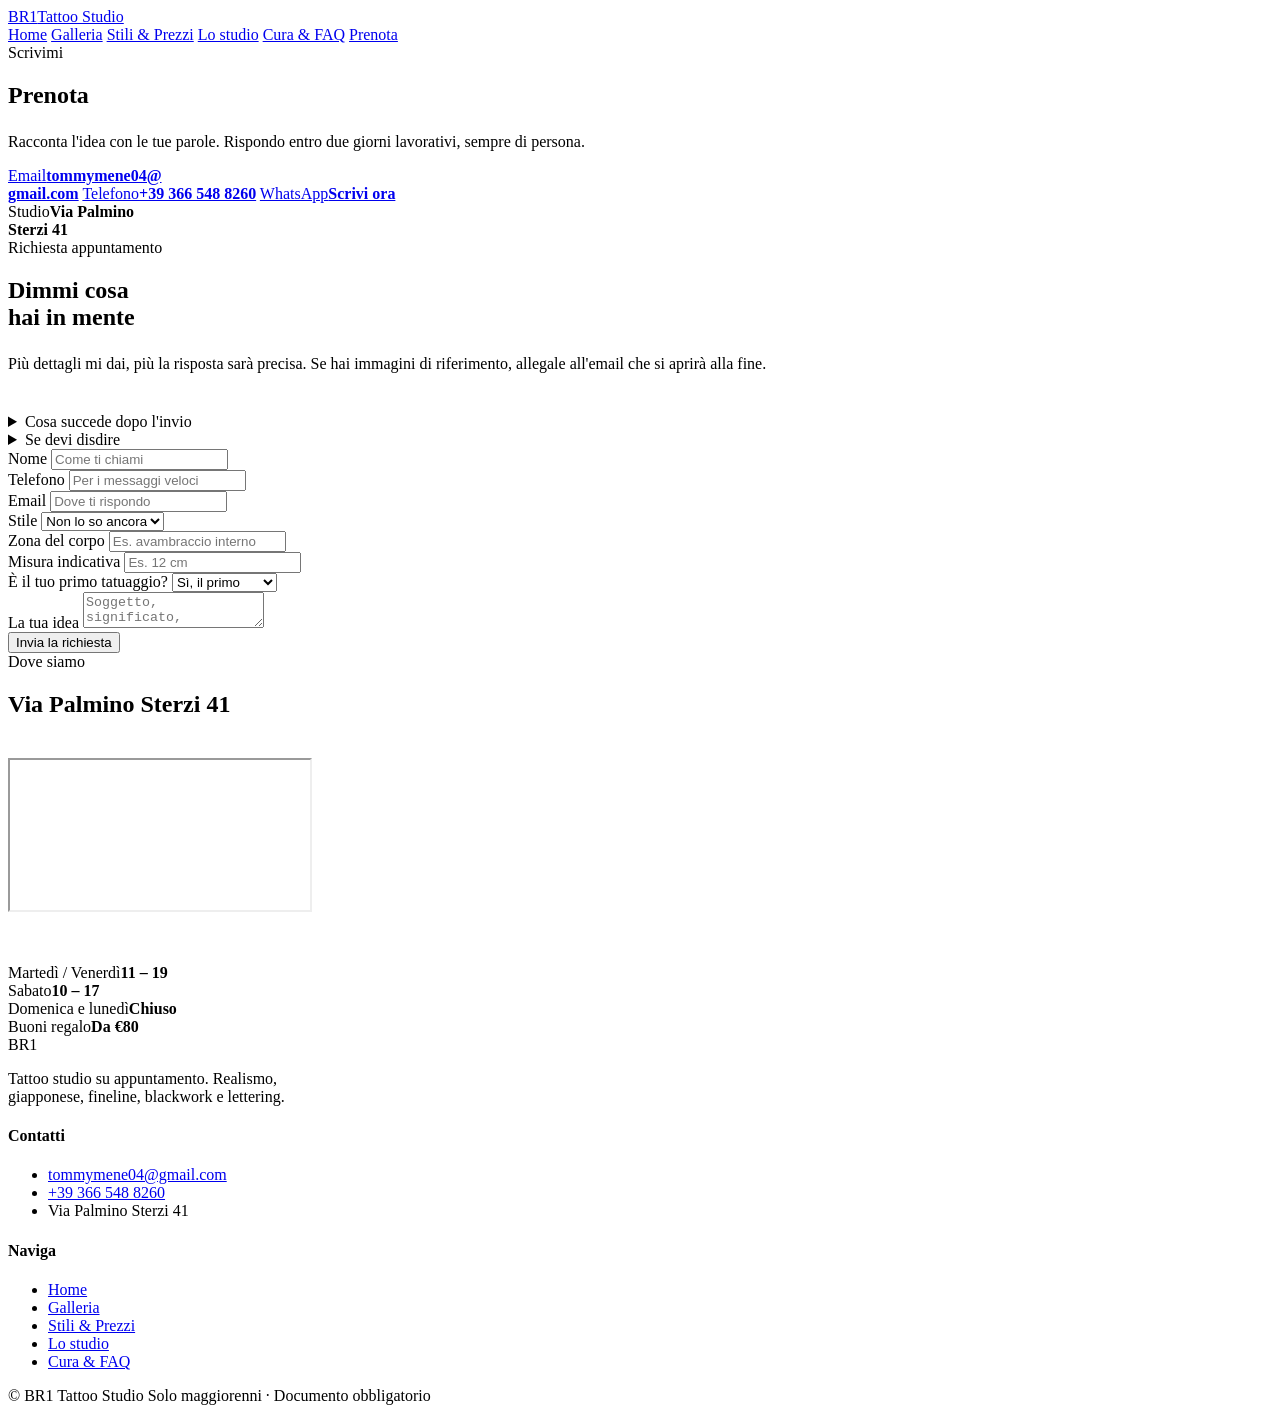
==== contatti.html @ d2544e3d "Add files via upload" ====
<!DOCTYPE html>
<html lang="it">
<head>
<meta charset="utf-8">
<meta name="viewport" content="width=device-width,initial-scale=1">
<title>Prenota — BR1 Tattoo Studio</title>
<meta name="description" content="Prenota una consulenza da BR1 Tattoo Studio, Via Palmino Sterzi 41. Email tommymene04@gmail.com, telefono +39 366 548 8260.">
<link rel="preconnect" href="https://fonts.googleapis.com">
<link rel="preconnect" href="https://fonts.gstatic.com" crossorigin>
<link href="https://fonts.googleapis.com/css2?family=Big+Shoulders+Display:wght@400;700;800&family=Space+Mono:wght@400;700&family=Spectral:ital,wght@0,300;0,400;1,300&family=UnifrakturMaguntia&display=swap" rel="stylesheet">
<link rel="stylesheet" href="css/style.css">
</head>
<body>
<div class="progress"></div>

<header class="site-head">
  <a class="brand" href="index.html"><span class="brand__mark">BR1</span><span class="brand__tag">Tattoo Studio</span></a>
  <input type="checkbox" id="nav-toggle" class="nav-toggle" hidden>
  <label class="burger" for="nav-toggle" aria-label="Apri il menu"><span></span><span></span><span></span></label>
  <nav class="nav">
    <a href="index.html">Home</a>
    <a href="galleria.html">Galleria</a>
    <a href="stili.html">Stili &amp; Prezzi</a>
    <a href="studio.html">Lo studio</a>
    <a href="cura.html">Cura &amp; FAQ</a>
    <a class="is-current" href="contatti.html">Prenota</a>
  </nav>
</header>

<main>

  <section class="hero hero--page">
    <div class="hero__bg" style="background-image:url('img/insegna-neon.jpg')"></div>
    <div class="hero__grain"></div>
    <div class="hero__inner">
      <span class="eyebrow">Scrivimi</span>
      <h1 class="hero__title">Prenota</h1>
      <p class="lead" style="margin-top:1.5rem">Racconta l'idea con le tue parole. Rispondo entro due giorni lavorativi, sempre di persona.</p>
    </div>
  </section>

  <!-- CONTATTI RAPIDI -->
  <section class="section section--tight">
    <div class="wrap">
      <div class="quick reveal">
        <a href="mailto:tommymene04@gmail.com"><span>Email</span><strong>tommymene04@<br>gmail.com</strong></a>
        <a href="tel:+393665488260"><span>Telefono</span><strong>+39 366 548 8260</strong></a>
        <a href="https://wa.me/393665488260" target="_blank" rel="noopener"><span>WhatsApp</span><strong>Scrivi ora</strong></a>
        <div><span>Studio</span><strong>Via Palmino<br>Sterzi 41</strong></div>
      </div>
    </div>
  </section>

  <!-- FORM -->
  <section class="section panel">
    <div class="panel__bg" style="background-image:url('img/disegno-koi.jpg')"></div>
    <div class="wrap split split--wide-left">
      <div class="reveal">
        <span class="eyebrow">Richiesta appuntamento</span>
        <h2 class="mask"><span>Dimmi cosa<br>hai in mente</span></h2>
        <p class="lead" style="margin-top:1.5rem">Più dettagli mi dai, più la risposta sarà precisa. Se hai immagini di riferimento, allegale all'email che si aprirà alla fine.</p>
        <div class="acc" style="margin-top:2.5rem">
          <details>
            <summary>Cosa succede dopo l'invio</summary>
            <p>Leggo la richiesta, ti scrivo con una fascia di prezzo e due o tre date possibili. Se il progetto è complesso, ci vediamo prima in studio per una consulenza gratuita. L'appuntamento si conferma con un acconto del 20%.</p>
          </details>
          <details>
            <summary>Se devi disdire</summary>
            <p>Avvisami con almeno 48 ore di anticipo e l'acconto resta valido per una nuova data. Sotto le 48 ore l'acconto copre il tempo riservato e non è recuperabile.</p>
          </details>
        </div>
      </div>

      <form class="calc reveal" data-d="1" id="booking">
        <div class="form form--2">
          <div class="field">
            <label for="f-nome">Nome</label>
            <input id="f-nome" name="nome" type="text" required placeholder="Come ti chiami">
          </div>
          <div class="field">
            <label for="f-telefono">Telefono</label>
            <input id="f-telefono" name="telefono" type="tel" placeholder="Per i messaggi veloci">
          </div>
          <div class="field full">
            <label for="f-email">Email</label>
            <input id="f-email" name="email" type="email" required placeholder="Dove ti rispondo">
          </div>
          <div class="field">
            <label for="f-stile">Stile</label>
            <select id="f-stile" name="stile">
              <option>Non lo so ancora</option>
              <option>Realismo</option>
              <option>Giapponese</option>
              <option>Fineline</option>
              <option>Blackwork</option>
              <option>Lettering</option>
              <option>Old school</option>
              <option>Cover-up</option>
            </select>
          </div>
          <div class="field">
            <label for="f-zona">Zona del corpo</label>
            <input id="f-zona" name="zona" type="text" placeholder="Es. avambraccio interno">
          </div>
          <div class="field">
            <label for="f-misura">Misura indicativa</label>
            <input id="f-misura" name="misura" type="text" placeholder="Es. 12 cm">
          </div>
          <div class="field">
            <label for="f-prima">È il tuo primo tatuaggio?</label>
            <select id="f-prima" name="prima">
              <option>Sì, il primo</option>
              <option>No, ne ho altri</option>
            </select>
          </div>
          <div class="field full">
            <label for="f-idea">La tua idea</label>
            <textarea id="f-idea" name="idea" required placeholder="Soggetto, significato, riferimenti, budget, periodo in cui vorresti farlo…"></textarea>
          </div>
        </div>
        <div class="btn-row">
          <button class="btn btn--neon" type="submit"><span>Invia la richiesta</span></button>
        </div>
        <p class="note" id="booking-msg" hidden style="margin-top:1.5rem">Si è aperto il tuo programma di posta con il messaggio già compilato: controlla e premi invia. Se non succede niente, scrivimi direttamente a tommymene04@gmail.com.</p>
      </form>
    </div>
  </section>

  <!-- MAPPA -->
  <section class="section">
    <div class="wrap">
      <span class="eyebrow reveal">Dove siamo</span>
      <h2 class="reveal" style="margin-bottom:2.5rem">Via Palmino Sterzi 41</h2>
      <div class="map reveal">
        <iframe title="Mappa dello studio BR1" src="https://www.google.com/maps?q=Via%20Palmino%20Sterzi%2041&output=embed" loading="lazy" referrerpolicy="no-referrer-when-downgrade"></iframe>
      </div>
      <div class="info-row" style="margin-top:3rem">
        <div class="reveal"><span class="mono muted">Martedì / Venerdì</span><strong>11 – 19</strong></div>
        <div class="reveal" data-d="1"><span class="mono muted">Sabato</span><strong>10 – 17</strong></div>
        <div class="reveal" data-d="2"><span class="mono muted">Domenica e lunedì</span><strong>Chiuso</strong></div>
        <div class="reveal" data-d="3"><span class="mono muted">Buoni regalo</span><strong>Da €80</strong></div>
      </div>
    </div>
  </section>

</main>

<footer class="site-foot">
  <div class="wrap">
    <div class="foot-grid">
      <div>
        <span class="foot-mark">BR1</span>
        <p class="muted" style="max-width:38ch">Tattoo studio su appuntamento. Realismo, giapponese, fineline, blackwork e lettering.</p>
      </div>
      <div>
        <h4>Contatti</h4>
        <ul>
          <li><a href="mailto:tommymene04@gmail.com">tommymene04@gmail.com</a></li>
          <li><a href="tel:+393665488260">+39 366 548 8260</a></li>
          <li class="muted">Via Palmino Sterzi 41</li>
        </ul>
      </div>
      <div>
        <h4>Naviga</h4>
        <ul>
          <li><a href="index.html">Home</a></li>
          <li><a href="galleria.html">Galleria</a></li>
          <li><a href="stili.html">Stili &amp; Prezzi</a></li>
          <li><a href="studio.html">Lo studio</a></li>
          <li><a href="cura.html">Cura &amp; FAQ</a></li>
        </ul>
      </div>
    </div>
    <div class="foot-bottom">
      <span>© <span data-year></span> BR1 Tattoo Studio</span>
      <span>Solo maggiorenni · Documento obbligatorio</span>
    </div>
  </div>
</footer>

<script src="js/main.js"></script>
</body>
</html>
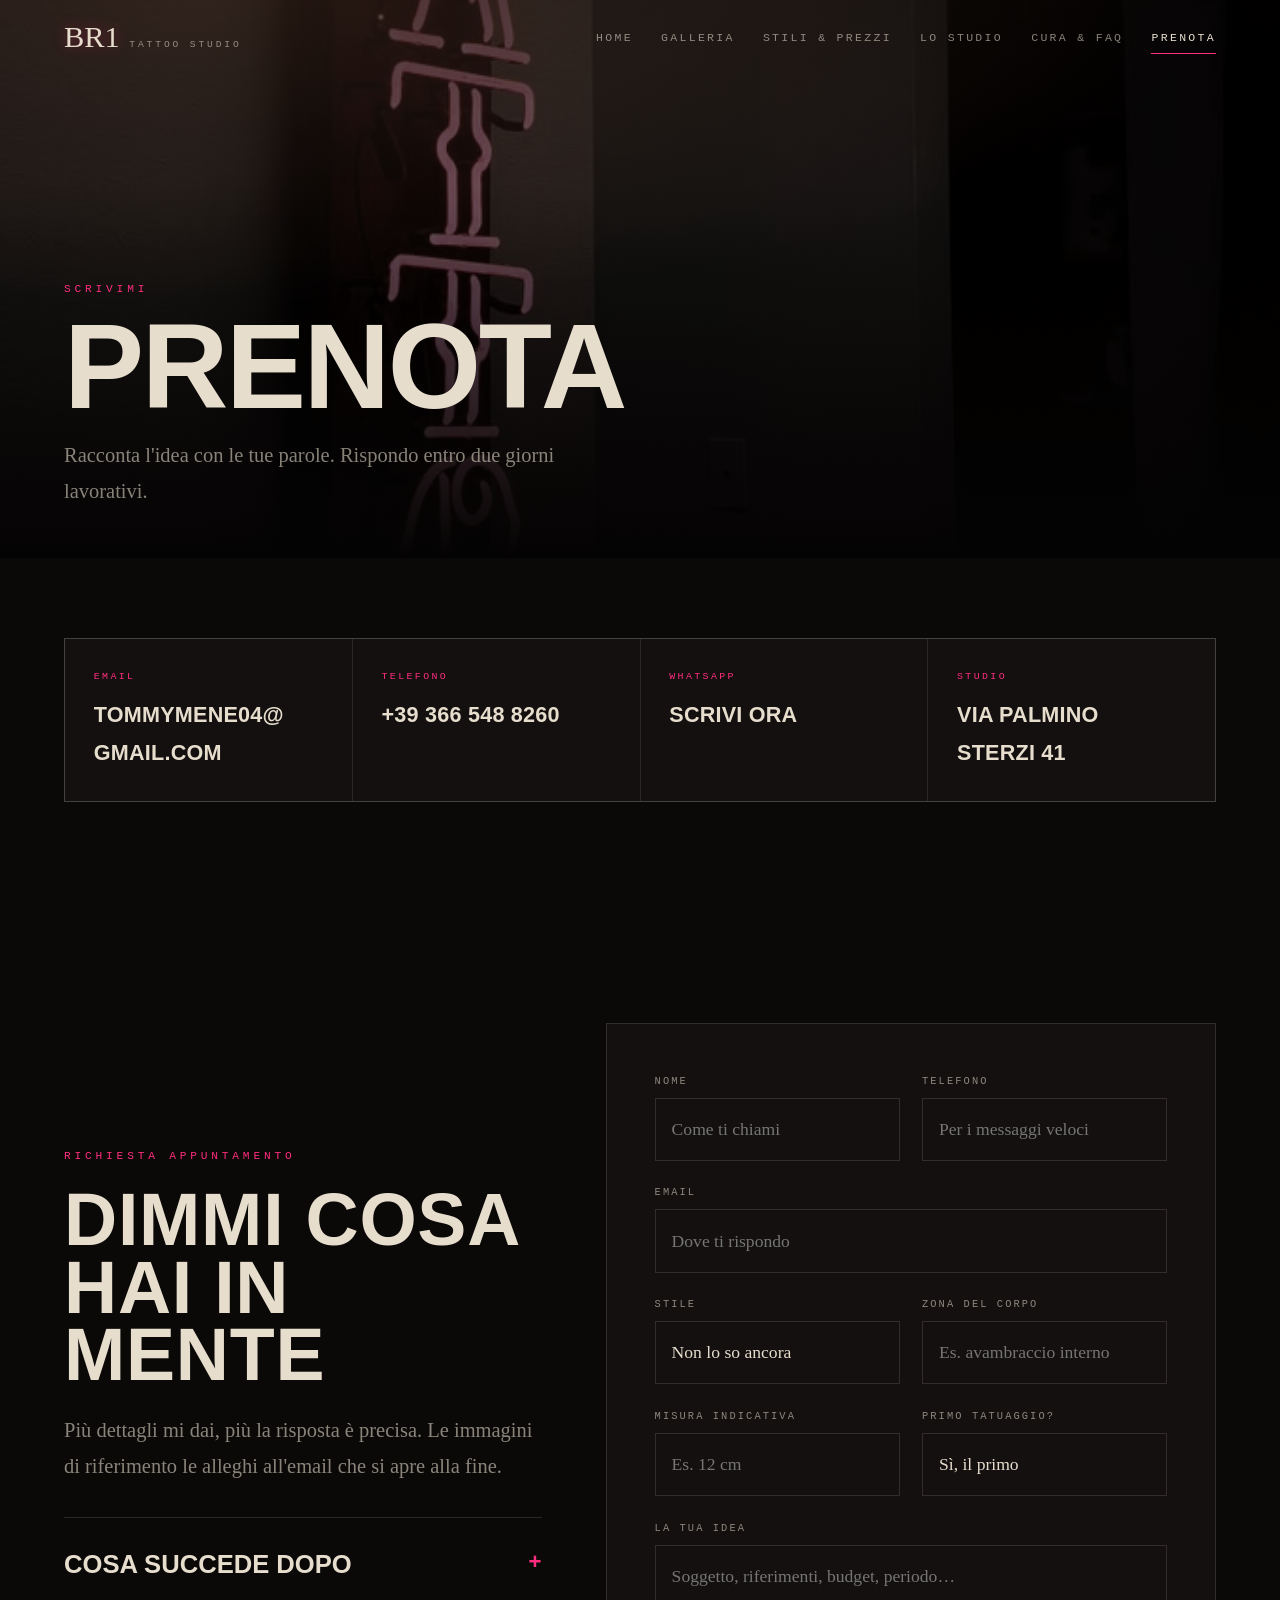
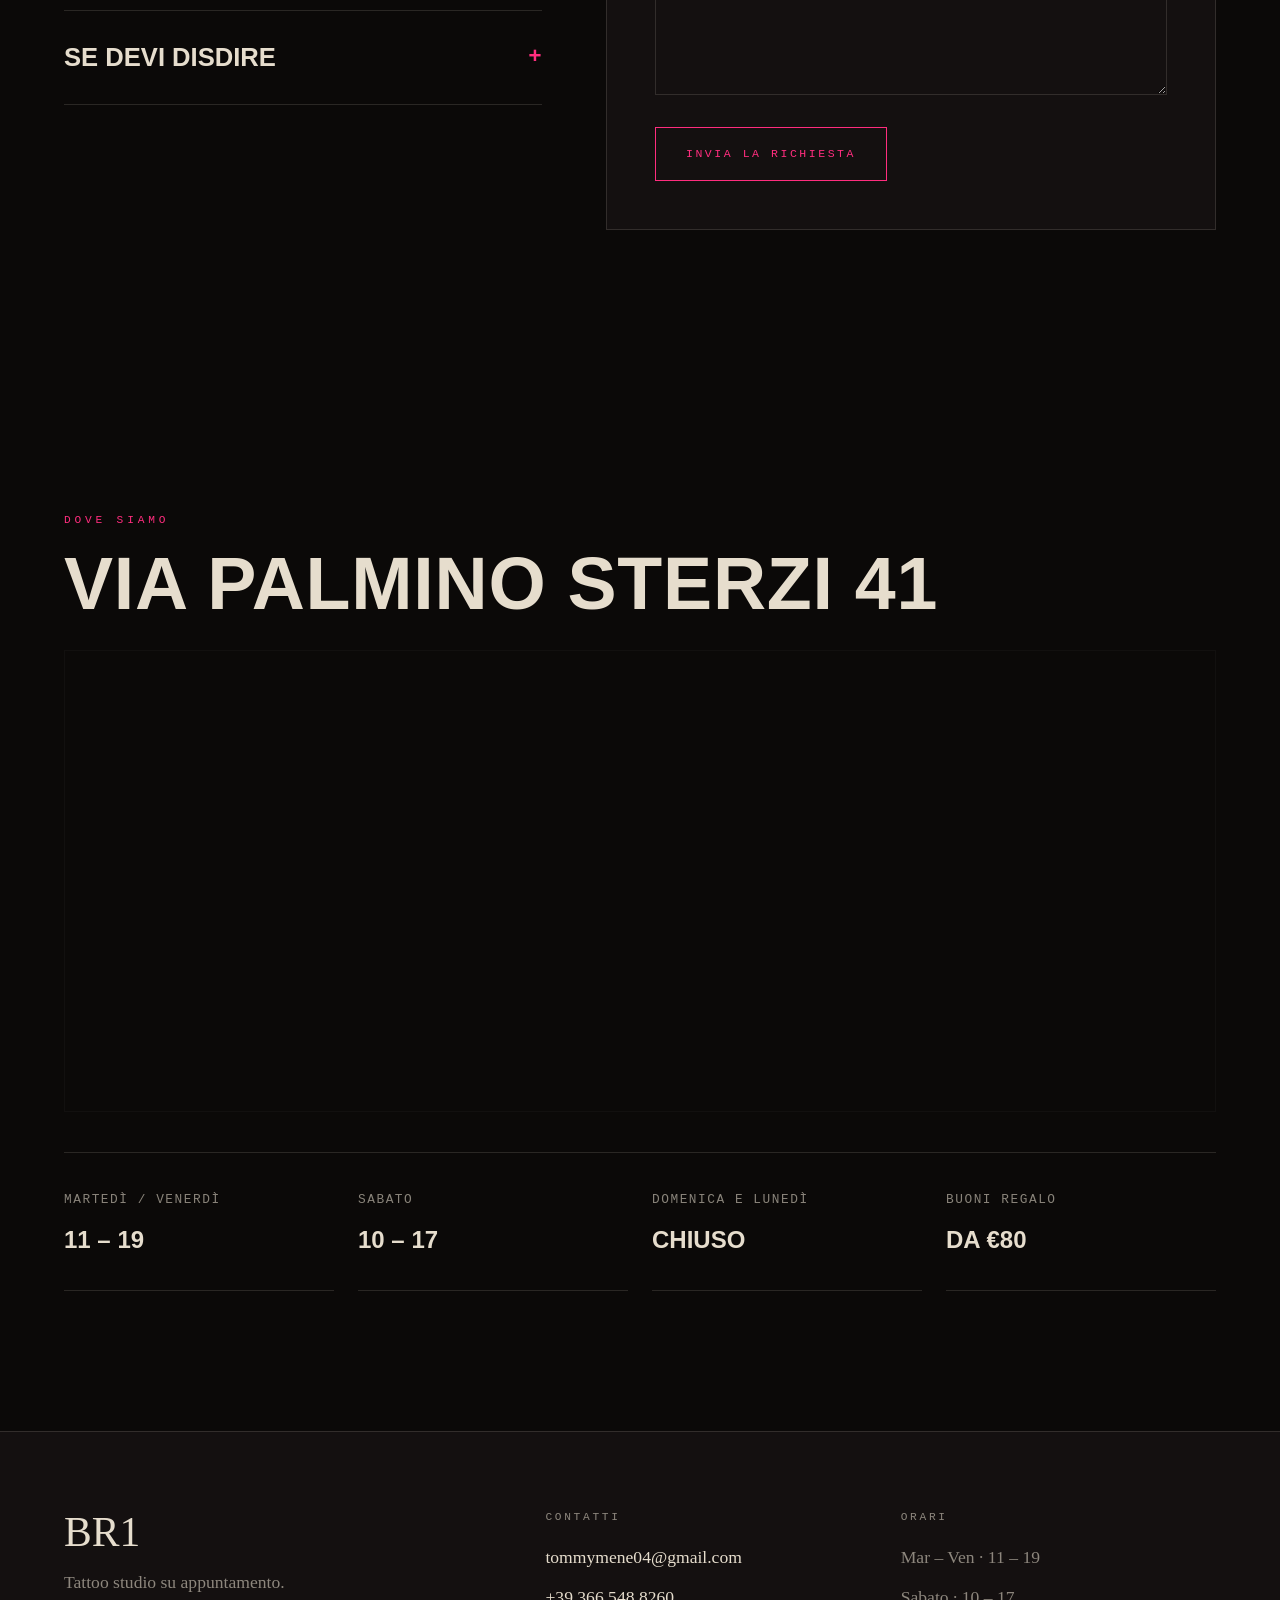
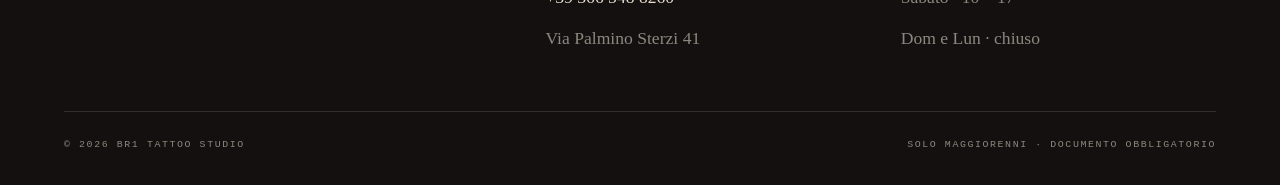
==== commit 237aa751: "Add files via upload" ====
--- a/contatti.html
+++ b/contatti.html
@@ -4,7 +4,17 @@
 <meta charset="utf-8">
 <meta name="viewport" content="width=device-width,initial-scale=1">
 <title>Prenota — BR1 Tattoo Studio</title>
-<meta name="description" content="Prenota una consulenza da BR1 Tattoo Studio, Via Palmino Sterzi 41. Email tommymene04@gmail.com, telefono +39 366 548 8260.">
+<meta name="description" content="Prenota una consulenza da BR1 Tattoo Studio. tommymene04@gmail.com · +39 366 548 8260 · Via Palmino Sterzi 41.">
+<meta name="theme-color" content="#0B0908">
+<link rel="icon" href="favicon.png" type="image/png">
+<link rel="apple-touch-icon" href="apple-touch-icon.png">
+<meta property="og:type" content="website">
+<meta property="og:site_name" content="BR1 Tattoo Studio">
+<meta property="og:title" content="Prenota — BR1 Tattoo Studio">
+<meta property="og:description" content="Prenota una consulenza da BR1 Tattoo Studio. tommymene04@gmail.com · +39 366 548 8260 · Via Palmino Sterzi 41.">
+<meta property="og:image" content="https://ESEMPIO.IT/og-preview.jpg">
+<meta property="og:url" content="https://ESEMPIO.IT/contatti.html">
+<meta name="twitter:card" content="summary_large_image">
 <link rel="preconnect" href="https://fonts.googleapis.com">
 <link rel="preconnect" href="https://fonts.gstatic.com" crossorigin>
 <link href="https://fonts.googleapis.com/css2?family=Big+Shoulders+Display:wght@400;700;800&family=Space+Mono:wght@400;700&family=Spectral:ital,wght@0,300;0,400;1,300&family=UnifrakturMaguntia&display=swap" rel="stylesheet">
@@ -35,11 +45,10 @@
     <div class="hero__inner">
       <span class="eyebrow">Scrivimi</span>
       <h1 class="hero__title">Prenota</h1>
-      <p class="lead" style="margin-top:1.5rem">Racconta l'idea con le tue parole. Rispondo entro due giorni lavorativi, sempre di persona.</p>
+      <p class="lead" style="margin-top:1.5rem">Racconta l'idea con le tue parole. Rispondo entro due giorni lavorativi.</p>
     </div>
   </section>
 
-  <!-- CONTATTI RAPIDI -->
   <section class="section section--tight">
     <div class="wrap">
       <div class="quick reveal">
@@ -51,90 +60,45 @@
     </div>
   </section>
 
-  <!-- FORM -->
   <section class="section panel">
     <div class="panel__bg" style="background-image:url('img/disegno-koi.jpg')"></div>
     <div class="wrap split split--wide-left">
       <div class="reveal">
         <span class="eyebrow">Richiesta appuntamento</span>
         <h2 class="mask"><span>Dimmi cosa<br>hai in mente</span></h2>
-        <p class="lead" style="margin-top:1.5rem">Più dettagli mi dai, più la risposta sarà precisa. Se hai immagini di riferimento, allegale all'email che si aprirà alla fine.</p>
-        <div class="acc" style="margin-top:2.5rem">
-          <details>
-            <summary>Cosa succede dopo l'invio</summary>
-            <p>Leggo la richiesta, ti scrivo con una fascia di prezzo e due o tre date possibili. Se il progetto è complesso, ci vediamo prima in studio per una consulenza gratuita. L'appuntamento si conferma con un acconto del 20%.</p>
-          </details>
-          <details>
-            <summary>Se devi disdire</summary>
-            <p>Avvisami con almeno 48 ore di anticipo e l'acconto resta valido per una nuova data. Sotto le 48 ore l'acconto copre il tempo riservato e non è recuperabile.</p>
-          </details>
+        <p class="lead" style="margin-top:1.5rem">Più dettagli mi dai, più la risposta è precisa. Le immagini di riferimento le alleghi all'email che si apre alla fine.</p>
+        <div class="acc" style="margin-top:2rem">
+          <details><summary>Cosa succede dopo</summary><p>Ti scrivo con una fascia di prezzo e due o tre date. L'appuntamento si conferma con un acconto del 20%.</p></details>
+          <details><summary>Se devi disdire</summary><p>Con almeno 48 ore di anticipo l'acconto resta valido per una nuova data.</p></details>
         </div>
       </div>
 
       <form class="calc reveal" data-d="1" id="booking">
         <div class="form form--2">
-          <div class="field">
-            <label for="f-nome">Nome</label>
-            <input id="f-nome" name="nome" type="text" required placeholder="Come ti chiami">
-          </div>
-          <div class="field">
-            <label for="f-telefono">Telefono</label>
-            <input id="f-telefono" name="telefono" type="tel" placeholder="Per i messaggi veloci">
-          </div>
-          <div class="field full">
-            <label for="f-email">Email</label>
-            <input id="f-email" name="email" type="email" required placeholder="Dove ti rispondo">
-          </div>
-          <div class="field">
-            <label for="f-stile">Stile</label>
-            <select id="f-stile" name="stile">
-              <option>Non lo so ancora</option>
-              <option>Realismo</option>
-              <option>Giapponese</option>
-              <option>Fineline</option>
-              <option>Blackwork</option>
-              <option>Lettering</option>
-              <option>Old school</option>
-              <option>Cover-up</option>
-            </select>
-          </div>
-          <div class="field">
-            <label for="f-zona">Zona del corpo</label>
-            <input id="f-zona" name="zona" type="text" placeholder="Es. avambraccio interno">
-          </div>
-          <div class="field">
-            <label for="f-misura">Misura indicativa</label>
-            <input id="f-misura" name="misura" type="text" placeholder="Es. 12 cm">
-          </div>
-          <div class="field">
-            <label for="f-prima">È il tuo primo tatuaggio?</label>
-            <select id="f-prima" name="prima">
-              <option>Sì, il primo</option>
-              <option>No, ne ho altri</option>
-            </select>
-          </div>
-          <div class="field full">
-            <label for="f-idea">La tua idea</label>
-            <textarea id="f-idea" name="idea" required placeholder="Soggetto, significato, riferimenti, budget, periodo in cui vorresti farlo…"></textarea>
-          </div>
+          <div class="field"><label for="f-nome">Nome</label><input id="f-nome" name="nome" type="text" required placeholder="Come ti chiami"></div>
+          <div class="field"><label for="f-telefono">Telefono</label><input id="f-telefono" name="telefono" type="tel" placeholder="Per i messaggi veloci"></div>
+          <div class="field full"><label for="f-email">Email</label><input id="f-email" name="email" type="email" required placeholder="Dove ti rispondo"></div>
+          <div class="field"><label for="f-stile">Stile</label>
+            <select id="f-stile" name="stile"><option>Non lo so ancora</option><option>Realismo</option><option>Giapponese</option><option>Fineline</option><option>Blackwork</option><option>Lettering</option><option>Old school</option><option>Cover-up</option></select></div>
+          <div class="field"><label for="f-zona">Zona del corpo</label><input id="f-zona" name="zona" type="text" placeholder="Es. avambraccio interno"></div>
+          <div class="field"><label for="f-misura">Misura indicativa</label><input id="f-misura" name="misura" type="text" placeholder="Es. 12 cm"></div>
+          <div class="field"><label for="f-prima">Primo tatuaggio?</label><select id="f-prima" name="prima"><option>Sì, il primo</option><option>No, ne ho altri</option></select></div>
+          <div class="field full"><label for="f-idea">La tua idea</label><textarea id="f-idea" name="idea" required placeholder="Soggetto, riferimenti, budget, periodo…"></textarea></div>
         </div>
-        <div class="btn-row">
-          <button class="btn btn--neon" type="submit"><span>Invia la richiesta</span></button>
-        </div>
-        <p class="note" id="booking-msg" hidden style="margin-top:1.5rem">Si è aperto il tuo programma di posta con il messaggio già compilato: controlla e premi invia. Se non succede niente, scrivimi direttamente a tommymene04@gmail.com.</p>
+        <div class="btn-row"><button class="btn btn--neon" type="submit"><span>Invia la richiesta</span></button></div>
+        <p class="note" id="booking-msg" hidden style="margin-top:1.5rem">Si è aperto il tuo programma di posta con il messaggio già pronto: controlla e premi invia.</p>
       </form>
     </div>
   </section>
 
-  <!-- MAPPA -->
   <section class="section">
     <div class="wrap">
       <span class="eyebrow reveal">Dove siamo</span>
-      <h2 class="reveal" style="margin-bottom:2.5rem">Via Palmino Sterzi 41</h2>
+      <h2 class="reveal" style="margin-bottom:2rem">Via Palmino Sterzi 41</h2>
       <div class="map reveal">
         <iframe title="Mappa dello studio BR1" src="https://www.google.com/maps?q=Via%20Palmino%20Sterzi%2041&output=embed" loading="lazy" referrerpolicy="no-referrer-when-downgrade"></iframe>
       </div>
-      <div class="info-row" style="margin-top:3rem">
+      <div class="info-row" style="margin-top:2.5rem">
         <div class="reveal"><span class="mono muted">Martedì / Venerdì</span><strong>11 – 19</strong></div>
         <div class="reveal" data-d="1"><span class="mono muted">Sabato</span><strong>10 – 17</strong></div>
         <div class="reveal" data-d="2"><span class="mono muted">Domenica e lunedì</span><strong>Chiuso</strong></div>
@@ -150,7 +114,7 @@
     <div class="foot-grid">
       <div>
         <span class="foot-mark">BR1</span>
-        <p class="muted" style="max-width:38ch">Tattoo studio su appuntamento. Realismo, giapponese, fineline, blackwork e lettering.</p>
+        <p class="muted" style="max-width:34ch">Tattoo studio su appuntamento.</p>
       </div>
       <div>
         <h4>Contatti</h4>
@@ -161,13 +125,11 @@
         </ul>
       </div>
       <div>
-        <h4>Naviga</h4>
-        <ul>
-          <li><a href="index.html">Home</a></li>
-          <li><a href="galleria.html">Galleria</a></li>
-          <li><a href="stili.html">Stili &amp; Prezzi</a></li>
-          <li><a href="studio.html">Lo studio</a></li>
-          <li><a href="cura.html">Cura &amp; FAQ</a></li>
+        <h4>Orari</h4>
+        <ul class="muted">
+          <li>Mar – Ven · 11 – 19</li>
+          <li>Sabato · 10 – 17</li>
+          <li>Dom e Lun · chiuso</li>
         </ul>
       </div>
     </div>
--- a/css/style.css
+++ b/css/style.css
@@ -0,0 +1,478 @@
+/* =========================================================
+   BR1 TATTOO STUDIO — foglio di stile unico
+   Palette: nero inchiostro / ossido di ruggine (le pareti
+   dello studio) / osso / rosa neon (l'insegna).
+   ========================================================= */
+
+/* ---------- 1. TOKEN ---------- */
+:root{
+  --ink:#0B0908;
+  --soot:#141010;
+  --soot-2:#1D1614;
+  --oxide:#7A4028;
+  --oxide-deep:#3A1E14;
+  --bone:#E6DDCD;
+  --bone-dim:rgba(230,221,205,.58);
+  --bone-faint:rgba(230,221,205,.14);
+  --neon:#FF2D7E;
+  --neon-soft:rgba(255,45,126,.35);
+
+  --f-display:"Big Shoulders Display","Arial Narrow",sans-serif;
+  --f-body:"Spectral",Georgia,serif;
+  --f-util:"Space Mono","Courier New",monospace;
+  --f-mark:"UnifrakturMaguntia","Big Shoulders Display",serif;
+
+  --pad:clamp(1.25rem,5vw,5rem);
+  --maxw:1280px;
+  --rule:1px solid var(--bone-faint);
+  --ease:cubic-bezier(.16,.84,.44,1);
+}
+
+/* ---------- 2. RESET ---------- */
+*,*::before,*::after{box-sizing:border-box;margin:0;padding:0}
+html{scroll-behavior:smooth;-webkit-text-size-adjust:100%}
+body{
+  background:var(--ink);
+  color:var(--bone);
+  font-family:var(--f-body);
+  font-size:clamp(1rem,.95rem + .25vw,1.1rem);
+  line-height:1.75;
+  overflow-x:hidden;
+  -webkit-font-smoothing:antialiased;
+}
+img{display:block;max-width:100%;height:auto}
+a{color:inherit;text-decoration:none}
+ul{list-style:none}
+button,input,select,textarea{font:inherit;color:inherit}
+:focus-visible{outline:2px solid var(--neon);outline-offset:3px}
+::selection{background:var(--neon);color:#fff}
+
+/* ---------- 3. TIPOGRAFIA ---------- */
+h1,h2,h3,h4{
+  font-family:var(--f-display);
+  font-weight:800;
+  line-height:.92;
+  letter-spacing:.01em;
+  text-transform:uppercase;
+}
+h1{font-size:clamp(3rem,11vw,8.5rem)}
+h2{font-size:clamp(2.2rem,6vw,4.6rem)}
+h3{font-size:clamp(1.4rem,2.6vw,2rem)}
+h4{font-size:1.1rem;letter-spacing:.06em}
+
+.eyebrow{
+  font-family:var(--f-util);
+  font-size:.7rem;
+  letter-spacing:.34em;
+  text-transform:uppercase;
+  color:var(--neon);
+  display:block;
+  margin-bottom:1.2rem;
+}
+.eyebrow--bone{color:var(--bone-dim)}
+.lead{font-size:clamp(1.1rem,1.6vw,1.35rem);color:var(--bone-dim);max-width:56ch}
+.muted{color:var(--bone-dim)}
+.mono{font-family:var(--f-util);font-size:.8rem;letter-spacing:.12em;text-transform:uppercase}
+
+/* ---------- 4. LAYOUT ---------- */
+.wrap{width:100%;max-width:var(--maxw);margin-inline:auto;padding-inline:var(--pad)}
+.section{padding-block:clamp(4.5rem,11vw,9rem);position:relative}
+.section--tight{padding-block:clamp(3rem,7vw,5rem)}
+.split{display:grid;gap:clamp(2rem,5vw,4.5rem);grid-template-columns:1fr}
+@media(min-width:900px){
+  .split{grid-template-columns:1fr 1fr;align-items:center}
+  .split--wide-left{grid-template-columns:1.25fr .9fr}
+  .split--wide-right{grid-template-columns:.9fr 1.25fr}
+}
+.stack>*+*{margin-top:1.2rem}
+.rule{height:1px;background:var(--bone-faint);border:0}
+
+/* ---------- 5. HEADER ---------- */
+.site-head{
+  position:fixed;inset:0 0 auto 0;z-index:90;
+  display:flex;align-items:center;justify-content:space-between;
+  gap:1rem;padding:1.4rem var(--pad);
+  transition:padding .35s var(--ease),background .35s,backdrop-filter .35s,border-color .35s;
+  border-bottom:1px solid transparent;
+}
+.site-head.is-stuck{
+  padding-block:.7rem;
+  background:rgba(11,9,8,.86);
+  backdrop-filter:blur(14px) saturate(1.1);
+  border-bottom-color:var(--bone-faint);
+}
+.brand{display:flex;align-items:baseline;gap:.6rem}
+.brand__mark{
+  font-family:var(--f-mark);
+  font-size:1.9rem;line-height:1;color:var(--bone);
+  text-shadow:0 0 14px var(--neon-soft);
+}
+.brand__tag{font-family:var(--f-util);font-size:.6rem;letter-spacing:.3em;color:var(--bone-dim);text-transform:uppercase}
+
+.nav{display:flex;align-items:center;gap:clamp(1rem,2.2vw,2rem)}
+.nav a{
+  font-family:var(--f-util);font-size:.72rem;letter-spacing:.2em;text-transform:uppercase;
+  color:var(--bone-dim);position:relative;padding-block:.35rem;transition:color .25s;
+}
+.nav a::after{
+  content:"";position:absolute;left:0;bottom:0;height:1px;width:100%;
+  background:var(--neon);transform:scaleX(0);transform-origin:right;
+  transition:transform .35s var(--ease);
+}
+.nav a:hover{color:var(--bone)}
+.nav a:hover::after{transform:scaleX(1);transform-origin:left}
+.nav a.is-current{color:var(--bone)}
+.nav a.is-current::after{transform:scaleX(1)}
+
+/* menu mobile — puro CSS */
+.nav-toggle{display:none}
+.burger{display:none;width:34px;height:24px;position:relative;cursor:pointer;z-index:95}
+.burger span{position:absolute;left:0;height:2px;width:100%;background:var(--bone);transition:transform .35s var(--ease),opacity .2s}
+.burger span:nth-child(1){top:2px}
+.burger span:nth-child(2){top:11px}
+.burger span:nth-child(3){top:20px}
+
+@media(max-width:860px){
+  .burger{display:block}
+  .nav{
+    position:fixed;inset:0;background:var(--ink);
+    flex-direction:column;justify-content:center;gap:1.8rem;
+    clip-path:circle(0 at calc(100% - 3rem) 2.5rem);
+    transition:clip-path .6s var(--ease);
+  }
+  .nav a{font-size:1rem;letter-spacing:.3em}
+  .nav-toggle:checked~.nav{clip-path:circle(150% at calc(100% - 3rem) 2.5rem)}
+  .nav-toggle:checked~.burger span:nth-child(1){transform:translateY(9px) rotate(45deg)}
+  .nav-toggle:checked~.burger span:nth-child(2){opacity:0}
+  .nav-toggle:checked~.burger span:nth-child(3){transform:translateY(-9px) rotate(-45deg)}
+}
+
+/* ---------- 6. BOTTONI ---------- */
+.btn{
+  display:inline-flex;align-items:center;gap:.7rem;
+  font-family:var(--f-util);font-size:.72rem;letter-spacing:.22em;text-transform:uppercase;
+  padding:1rem 1.9rem;border:1px solid var(--bone-faint);
+  background:transparent;color:var(--bone);cursor:pointer;
+  position:relative;overflow:hidden;isolation:isolate;
+  transition:color .3s,border-color .3s;
+}
+.btn::before{
+  content:"";position:absolute;inset:0;background:var(--bone);
+  transform:translateY(101%);transition:transform .45s var(--ease);z-index:0;
+}
+.btn>*{position:relative;z-index:1}
+.btn:hover{color:var(--ink);border-color:var(--bone)}
+.btn:hover::before{transform:translateY(0)}
+.btn--neon{border-color:var(--neon);color:var(--neon)}
+.btn--neon::before{background:var(--neon)}
+.btn--neon:hover{color:#fff;border-color:var(--neon);box-shadow:0 0 30px var(--neon-soft)}
+.btn--solid{background:var(--bone);color:var(--ink);border-color:var(--bone)}
+.btn--solid::before{background:var(--neon)}
+.btn--solid:hover{color:#fff}
+.btn-row{display:flex;flex-wrap:wrap;gap:1rem;margin-top:2rem}
+
+/* ---------- 7. HERO ---------- */
+.hero{
+  min-height:100svh;display:flex;align-items:flex-end;
+  position:relative;isolation:isolate;overflow:hidden;
+  padding-block:8rem 3rem;
+}
+.hero__bg{
+  position:absolute;inset:-10% 0 0;z-index:-2;
+  background-size:cover;background-position:center;
+  filter:grayscale(.4) contrast(1.05);
+  transform:scale(1.08);
+  animation:slow-drift 26s ease-in-out infinite alternate;
+}
+.hero__bg::after{
+  content:"";position:absolute;inset:0;
+  background:
+    radial-gradient(120% 80% at 20% 10%,rgba(122,64,40,.35),transparent 60%),
+    linear-gradient(180deg,rgba(11,9,8,.75) 0%,rgba(11,9,8,.55) 40%,var(--ink) 96%);
+}
+@keyframes slow-drift{from{transform:scale(1.06) translateY(0)}to{transform:scale(1.14) translateY(-2%)}}
+
+.hero__grain{
+  position:absolute;inset:0;z-index:-1;pointer-events:none;opacity:.5;
+  background-image:radial-gradient(rgba(230,221,205,.09) 1px,transparent 1px);
+  background-size:3px 3px;
+  mix-blend-mode:overlay;
+}
+.hero__inner{width:100%;max-width:var(--maxw);margin-inline:auto;padding-inline:var(--pad)}
+.hero__title{
+  font-family:var(--f-mark);
+  font-size:clamp(5rem,26vw,20rem);
+  line-height:.8;letter-spacing:-.02em;text-transform:none;
+  color:var(--bone);
+  animation:neon-on 2.6s var(--ease) both;
+}
+@keyframes neon-on{
+  0%{opacity:0;text-shadow:none}
+  35%{opacity:.25;text-shadow:0 0 4px var(--neon-soft)}
+  42%{opacity:.9}
+  46%{opacity:.2}
+  55%{opacity:1;text-shadow:0 0 26px var(--neon-soft),0 0 70px rgba(255,45,126,.22)}
+  60%{opacity:.5;text-shadow:0 0 6px var(--neon-soft)}
+  100%{opacity:1;text-shadow:0 0 26px var(--neon-soft),0 0 80px rgba(255,45,126,.18)}
+}
+.hero__meta{
+  display:flex;flex-wrap:wrap;gap:1.4rem 2.4rem;align-items:center;
+  margin-top:2rem;padding-top:1.6rem;border-top:var(--rule);
+}
+.hero__scroll{
+  position:absolute;right:var(--pad);bottom:2.4rem;
+  writing-mode:vertical-rl;font-family:var(--f-util);
+  font-size:.62rem;letter-spacing:.35em;text-transform:uppercase;color:var(--bone-dim);
+}
+.hero__scroll::after{
+  content:"";display:block;width:1px;height:60px;margin:.8rem auto 0;background:var(--bone-faint);
+  position:relative;overflow:hidden;
+}
+.hero--page{min-height:62svh;align-items:flex-end}
+.hero--page .hero__title{font-family:var(--f-display);font-size:clamp(3rem,10vw,7.5rem);animation:none;text-transform:uppercase}
+
+/* ---------- 8. MARQUEE ---------- */
+.marquee{
+  border-block:var(--rule);overflow:hidden;padding-block:1.1rem;
+  background:linear-gradient(90deg,transparent,rgba(122,64,40,.18),transparent);
+}
+.marquee__track{display:flex;width:max-content;animation:slide 38s linear infinite}
+.marquee:hover .marquee__track{animation-play-state:paused}
+.marquee span{
+  font-family:var(--f-display);font-size:clamp(1.6rem,3.4vw,2.6rem);font-weight:800;
+  text-transform:uppercase;letter-spacing:.02em;padding-inline:1.4rem;
+  color:transparent;-webkit-text-stroke:1px var(--bone-dim);white-space:nowrap;
+}
+.marquee span:nth-child(even){color:var(--neon);-webkit-text-stroke:0}
+@keyframes slide{to{transform:translateX(-50%)}}
+
+/* ---------- 9. RIVELAZIONE ALLO SCORRIMENTO ---------- */
+.reveal{opacity:0;transform:translateY(34px);transition:opacity .9s var(--ease),transform .9s var(--ease)}
+.reveal.in{opacity:1;transform:none}
+.reveal[data-d="1"]{transition-delay:.1s}
+.reveal[data-d="2"]{transition-delay:.2s}
+.reveal[data-d="3"]{transition-delay:.3s}
+.reveal[data-d="4"]{transition-delay:.4s}
+
+/* titolo che si scopre riga per riga */
+.mask{display:block;overflow:hidden}
+.mask>span{display:block;transform:translateY(105%);transition:transform 1s var(--ease)}
+.in .mask>span,.mask.in>span{transform:none}
+
+/* linea d'inchiostro che si allunga */
+.ink-line{height:1px;background:var(--neon);transform:scaleX(0);transform-origin:left;transition:transform 1.1s var(--ease)}
+.ink-line.in{transform:scaleX(1)}
+
+/* ---------- 10. PANNELLI CON FOTO SBIADITA ---------- */
+.panel{position:relative;isolation:isolate;overflow:hidden}
+.panel__bg{
+  position:absolute;inset:0;z-index:-2;background-size:cover;background-position:center;
+  filter:grayscale(1) contrast(1.1);opacity:.16;
+}
+.panel::after{
+  content:"";position:absolute;inset:0;z-index:-1;
+  background:linear-gradient(180deg,var(--ink),rgba(11,9,8,.55) 50%,var(--ink));
+}
+.panel--oxide::after{
+  background:linear-gradient(180deg,var(--ink),rgba(58,30,20,.72) 50%,var(--ink));
+}
+@media(min-width:900px){.panel__bg{background-attachment:fixed}}
+
+/* ---------- 11. CARD / GRIGLIE ---------- */
+.grid{display:grid;gap:1.2rem;grid-template-columns:repeat(auto-fill,minmax(min(100%,270px),1fr))}
+.grid--3{grid-template-columns:repeat(3,1fr)}
+.grid--4{grid-template-columns:repeat(4,1fr)}
+.grid--4 .card{padding:clamp(1.2rem,2vw,1.7rem)}
+.grid--4 .card h3{font-size:clamp(1.1rem,1.5vw,1.35rem)}
+.grid--4 .card p{font-size:.9rem;line-height:1.6}
+@media(max-width:1000px){.grid--3,.grid--4{grid-template-columns:repeat(2,1fr)}}
+@media(max-width:560px){.grid--3,.grid--4{grid-template-columns:1fr}}
+
+.card{
+  border:var(--rule);padding:clamp(1.5rem,3vw,2.4rem);background:var(--soot);
+  position:relative;overflow:hidden;transition:border-color .4s,transform .5s var(--ease);
+}
+.card::before{
+  content:"";position:absolute;left:0;top:0;height:2px;width:100%;background:var(--neon);
+  transform:scaleX(0);transform-origin:left;transition:transform .5s var(--ease);
+}
+.card:hover{border-color:rgba(230,221,205,.3);transform:translateY(-4px)}
+.card:hover::before{transform:scaleX(1)}
+.card__num{font-family:var(--f-util);font-size:.7rem;letter-spacing:.2em;color:var(--neon);display:block;margin-bottom:1rem}
+.card h3{margin-bottom:.7rem}
+.card p{color:var(--bone-dim);font-size:.98rem}
+
+/* ---------- 12. GALLERIA ---------- */
+.filters{display:flex;flex-wrap:wrap;gap:.6rem;margin-bottom:2.5rem}
+.chip{
+  font-family:var(--f-util);font-size:.68rem;letter-spacing:.18em;text-transform:uppercase;
+  padding:.6rem 1.1rem;border:1px solid var(--bone-faint);background:transparent;
+  color:var(--bone-dim);cursor:pointer;transition:.3s;
+}
+.chip:hover{color:var(--bone);border-color:var(--bone-dim)}
+.chip.is-on{background:var(--neon);border-color:var(--neon);color:#fff}
+
+.works{
+  columns:1;column-gap:1.2rem;
+}
+@media(min-width:640px){.works{columns:2}}
+@media(min-width:1024px){.works{columns:3}}
+
+.work{
+  break-inside:avoid;margin-bottom:1.2rem;position:relative;overflow:hidden;
+  display:block;background:var(--soot);
+  transition:opacity .5s var(--ease),transform .5s var(--ease),filter .5s;
+}
+.work.is-hidden{display:none}
+.work img{
+  width:100%;filter:grayscale(.55) brightness(.86);
+  transition:transform 1.1s var(--ease),filter .6s;
+}
+.work:hover img{transform:scale(1.05);filter:grayscale(0) brightness(1)}
+.work__label{
+  position:absolute;inset:auto 0 0 0;padding:1.4rem;
+  background:linear-gradient(180deg,transparent,rgba(11,9,8,.92));
+  display:flex;justify-content:space-between;align-items:flex-end;gap:1rem;
+  transform:translateY(12%);opacity:0;transition:.5s var(--ease);
+}
+.work:hover .work__label{transform:none;opacity:1}
+.work__label strong{font-family:var(--f-display);font-size:1.3rem;font-weight:800;text-transform:uppercase;letter-spacing:.02em}
+.work__label em{font-family:var(--f-util);font-style:normal;font-size:.62rem;letter-spacing:.2em;text-transform:uppercase;color:var(--neon)}
+
+/* ---------- 13. FIGURE / IMMAGINI EDITORIALI ---------- */
+.figure{position:relative;overflow:hidden}
+.figure img{filter:grayscale(.5) contrast(1.05);transition:filter .7s var(--ease),transform 1.2s var(--ease)}
+.figure:hover img{filter:none;transform:scale(1.03)}
+.figure figcaption{
+  font-family:var(--f-util);font-size:.65rem;letter-spacing:.2em;text-transform:uppercase;
+  color:var(--bone-dim);margin-top:.9rem;
+}
+.figure--frame{border:1px solid var(--bone-faint);padding:.7rem}
+
+/* ---------- 14. LISTE / DATI ---------- */
+.list-lines li{
+  display:flex;justify-content:space-between;gap:1.5rem;align-items:baseline;
+  padding-block:1.1rem;border-bottom:var(--rule);
+}
+.list-lines li span:first-child{font-family:var(--f-display);font-size:1.35rem;font-weight:700;text-transform:uppercase}
+.list-lines li span:last-child{font-family:var(--f-util);font-size:.78rem;color:var(--bone-dim);text-align:right}
+
+.ticks li{padding-left:1.6rem;position:relative;color:var(--bone-dim);margin-bottom:.7rem}
+.ticks li::before{content:"—";position:absolute;left:0;color:var(--neon)}
+
+/* ---------- 15. ACCORDION (details) ---------- */
+.acc{border-top:var(--rule)}
+.acc details{border-bottom:var(--rule)}
+.acc summary{
+  cursor:pointer;list-style:none;padding-block:1.5rem;
+  display:flex;justify-content:space-between;align-items:center;gap:2rem;
+  font-family:var(--f-display);font-size:clamp(1.1rem,2.2vw,1.6rem);font-weight:700;
+  text-transform:uppercase;transition:color .3s;
+}
+.acc summary::-webkit-details-marker{display:none}
+.acc summary::after{content:"+";font-family:var(--f-util);color:var(--neon);font-size:1.4rem;transition:transform .4s var(--ease)}
+.acc details[open] summary::after{transform:rotate(45deg)}
+.acc summary:hover{color:var(--neon)}
+.acc details p{padding-bottom:1.6rem;color:var(--bone-dim);max-width:70ch}
+
+/* ---------- 16. FORM ---------- */
+.form{display:grid;gap:1.4rem}
+@media(min-width:700px){.form--2{grid-template-columns:1fr 1fr}.form .full{grid-column:1/-1}}
+.field{display:flex;flex-direction:column;gap:.5rem}
+.field label{font-family:var(--f-util);font-size:.65rem;letter-spacing:.2em;text-transform:uppercase;color:var(--bone-dim)}
+.field input,.field select,.field textarea{
+  background:var(--soot);border:1px solid var(--bone-faint);
+  padding:.95rem 1rem;color:var(--bone);font-family:var(--f-body);
+  transition:border-color .3s,background .3s;
+}
+.field input:focus,.field select:focus,.field textarea:focus{border-color:var(--neon);background:var(--soot-2);outline:none}
+.field textarea{min-height:150px;resize:vertical}
+.field select{appearance:none;cursor:pointer}
+
+/* ---------- 17. PREVENTIVO ---------- */
+.calc{border:var(--rule);background:var(--soot);padding:clamp(1.5rem,4vw,3rem)}
+.calc__out{
+  margin-top:2rem;padding-top:2rem;border-top:var(--rule);
+  display:flex;flex-wrap:wrap;align-items:baseline;justify-content:space-between;gap:1rem;
+}
+.calc__price{font-family:var(--f-display);font-size:clamp(2.6rem,7vw,4.4rem);font-weight:800;color:var(--neon);line-height:1}
+.calc__note{font-family:var(--f-util);font-size:.68rem;letter-spacing:.14em;color:var(--bone-dim);max-width:40ch;text-transform:uppercase}
+
+/* ---------- 18. CTA A TUTTA PAGINA ---------- */
+.cta-band{text-align:center;position:relative;isolation:isolate;overflow:hidden}
+.cta-band .huge{
+  font-family:var(--f-display);font-weight:800;text-transform:uppercase;
+  font-size:clamp(2.6rem,10vw,8rem);line-height:.9;
+}
+.cta-band .huge em{font-style:normal;color:transparent;-webkit-text-stroke:1px var(--bone-dim)}
+
+/* ---------- 19. FOOTER ---------- */
+.site-foot{border-top:var(--rule);padding-block:clamp(3rem,7vw,5rem) 2rem;background:var(--soot)}
+.foot-grid{display:grid;gap:2.5rem;grid-template-columns:1fr}
+@media(min-width:760px){.foot-grid{grid-template-columns:1.4fr 1fr 1fr}}
+.site-foot h4{margin-bottom:1.2rem;color:var(--bone-dim);font-size:.7rem;letter-spacing:.24em;font-family:var(--f-util);font-weight:400}
+.site-foot li{margin-bottom:.6rem}
+.site-foot a:hover{color:var(--neon)}
+.foot-mark{font-family:var(--f-mark);font-size:2.6rem;line-height:1;margin-bottom:.8rem;display:block}
+.foot-bottom{
+  margin-top:3rem;padding-top:1.5rem;border-top:var(--rule);
+  display:flex;flex-wrap:wrap;gap:1rem;justify-content:space-between;
+  font-family:var(--f-util);font-size:.62rem;letter-spacing:.16em;text-transform:uppercase;color:var(--bone-dim);
+}
+
+/* ---------- 20. BARRA DI PROGRESSO ---------- */
+.progress{position:fixed;top:0;left:0;height:2px;width:100%;transform:scaleX(0);transform-origin:left;background:var(--neon);z-index:99}
+
+/* ---------- 21. FASCIA ORARI / INFO ---------- */
+.info-row{display:grid;gap:1.5rem;grid-template-columns:repeat(auto-fit,minmax(min(100%,220px),1fr));border-top:var(--rule)}
+.info-row>div{padding-block:1.8rem;border-bottom:var(--rule)}
+.info-row strong{display:block;font-family:var(--f-display);font-size:1.5rem;text-transform:uppercase;margin-top:.4rem}
+
+/* ---------- 22. AVVISI ---------- */
+.note{border-left:2px solid var(--neon);padding:1rem 1.4rem;background:rgba(255,45,126,.05);font-size:.95rem;color:var(--bone-dim)}
+
+/* ---------- 23. ACCESSIBILITÀ MOVIMENTO ---------- */
+@media(prefers-reduced-motion:reduce){
+  *,*::before,*::after{animation-duration:.01ms!important;animation-iteration-count:1!important;transition-duration:.01ms!important}
+  .reveal{opacity:1;transform:none}
+  .mask>span{transform:none}
+  .ink-line{transform:scaleX(1)}
+  html{scroll-behavior:auto}
+}
+
+/* ---------- 24. MAPPA ---------- */
+.map{
+  border:var(--rule);overflow:hidden;line-height:0;
+  filter:grayscale(1) invert(.92) contrast(.85);
+  transition:filter .6s var(--ease);
+}
+.map:hover{filter:grayscale(.5) invert(.92) contrast(.9)}
+.map iframe{width:100%;height:clamp(300px,45vw,460px);border:0}
+
+/* ---------- 25. CONTATTI RAPIDI ---------- */
+.quick{display:grid;gap:1px;background:var(--bone-faint);border:var(--rule);grid-template-columns:repeat(auto-fit,minmax(min(100%,240px),1fr))}
+.quick a,.quick div{background:var(--soot);padding:1.8rem;display:block;transition:background .35s}
+.quick a:hover{background:var(--soot-2)}
+.quick span{display:block;font-family:var(--f-util);font-size:.62rem;letter-spacing:.24em;text-transform:uppercase;color:var(--neon);margin-bottom:.7rem}
+.quick strong{font-family:var(--f-display);font-size:1.35rem;font-weight:700;text-transform:uppercase;letter-spacing:.01em;word-break:break-word}
+
+
+/* ---------- 26. STRISCIA INFO IN HOME ---------- */
+.strip{
+  border-block:var(--rule);background:var(--soot);
+  display:grid;grid-template-columns:repeat(4,1fr);gap:1px;
+}
+.strip>*{
+  background:var(--soot);padding:1.1rem var(--pad);
+  display:flex;flex-direction:column;gap:.25rem;
+  border-left:var(--rule);transition:background .3s;
+}
+.strip>*:first-child{border-left:0}
+.strip a:hover{background:var(--soot-2);color:var(--neon)}
+.strip b{font-family:var(--f-util);font-size:.58rem;letter-spacing:.24em;text-transform:uppercase;color:var(--neon);font-weight:400}
+.strip span{font-size:.92rem;color:var(--bone-dim);line-height:1.4}
+@media(max-width:820px){
+  .strip{grid-template-columns:repeat(2,1fr)}
+  .strip>*:nth-child(odd){border-left:0}
+  .strip>*:nth-child(n+3){border-top:var(--rule)}
+}
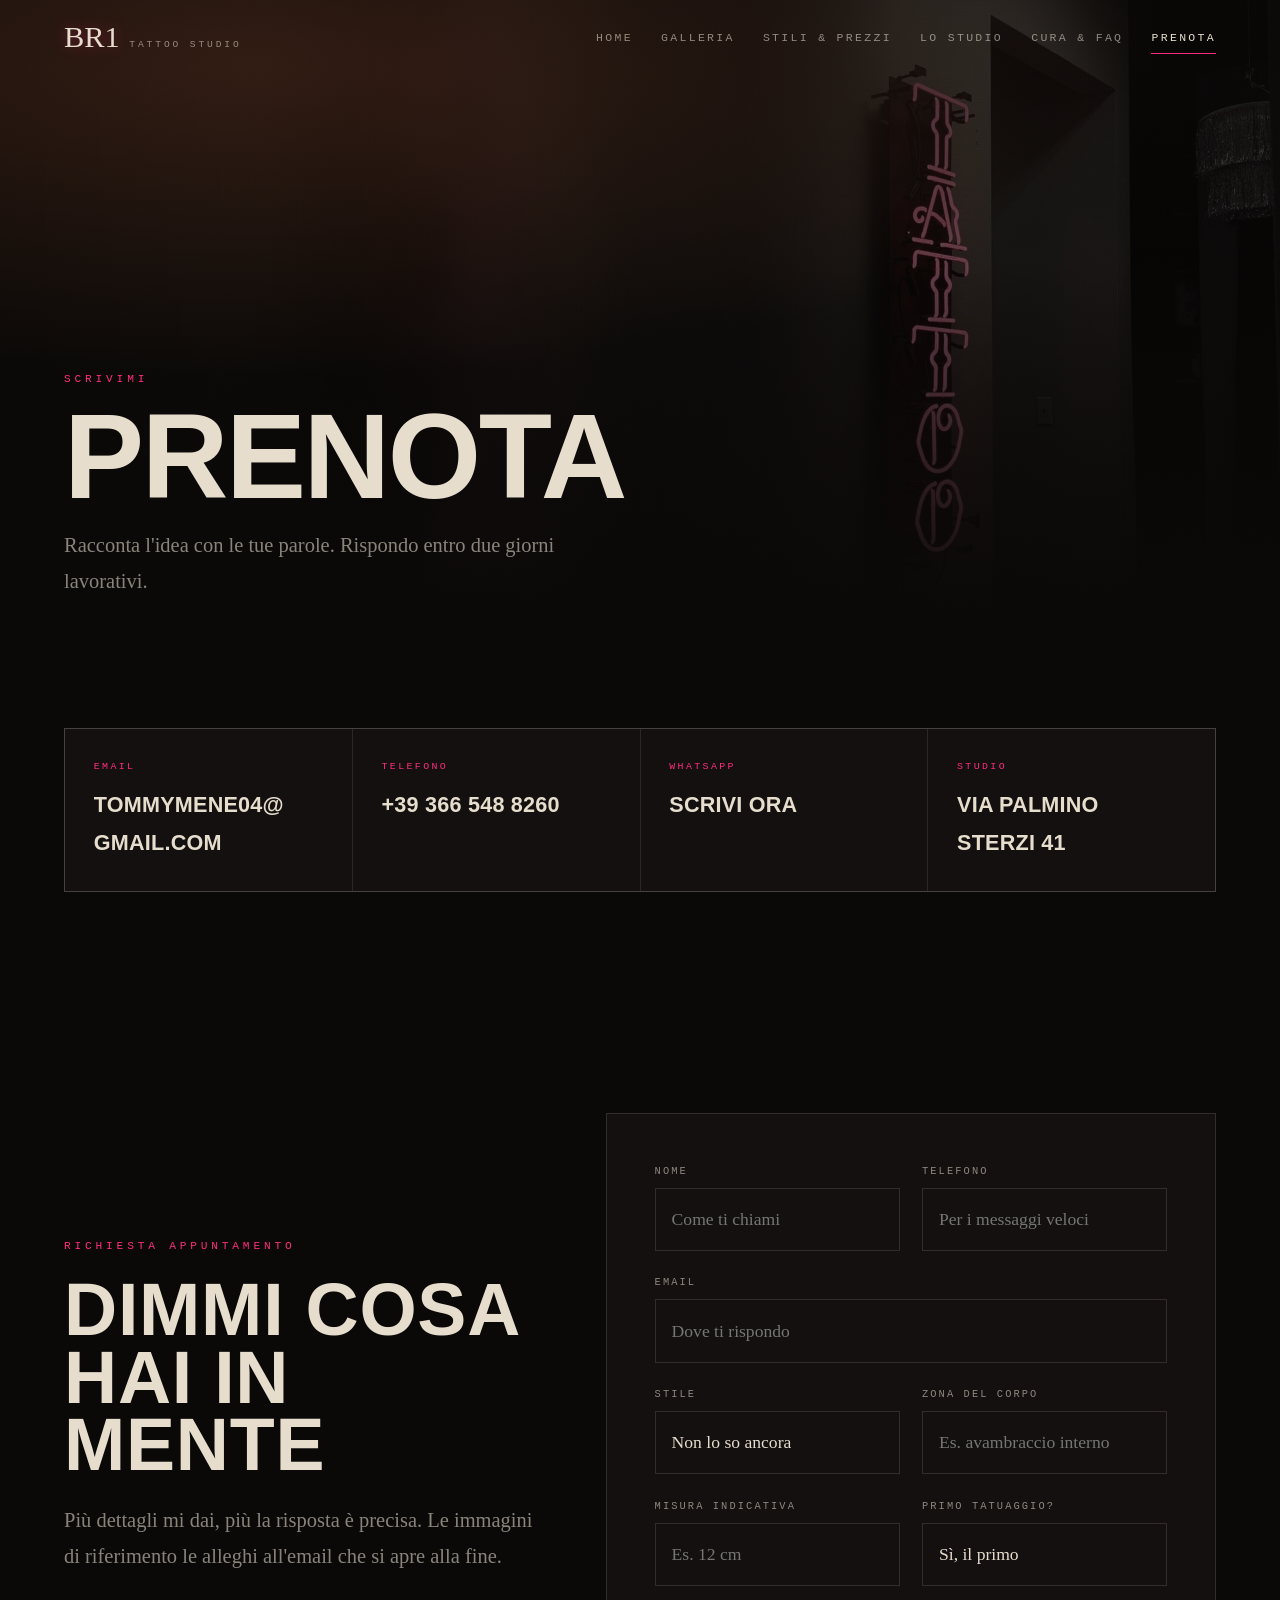
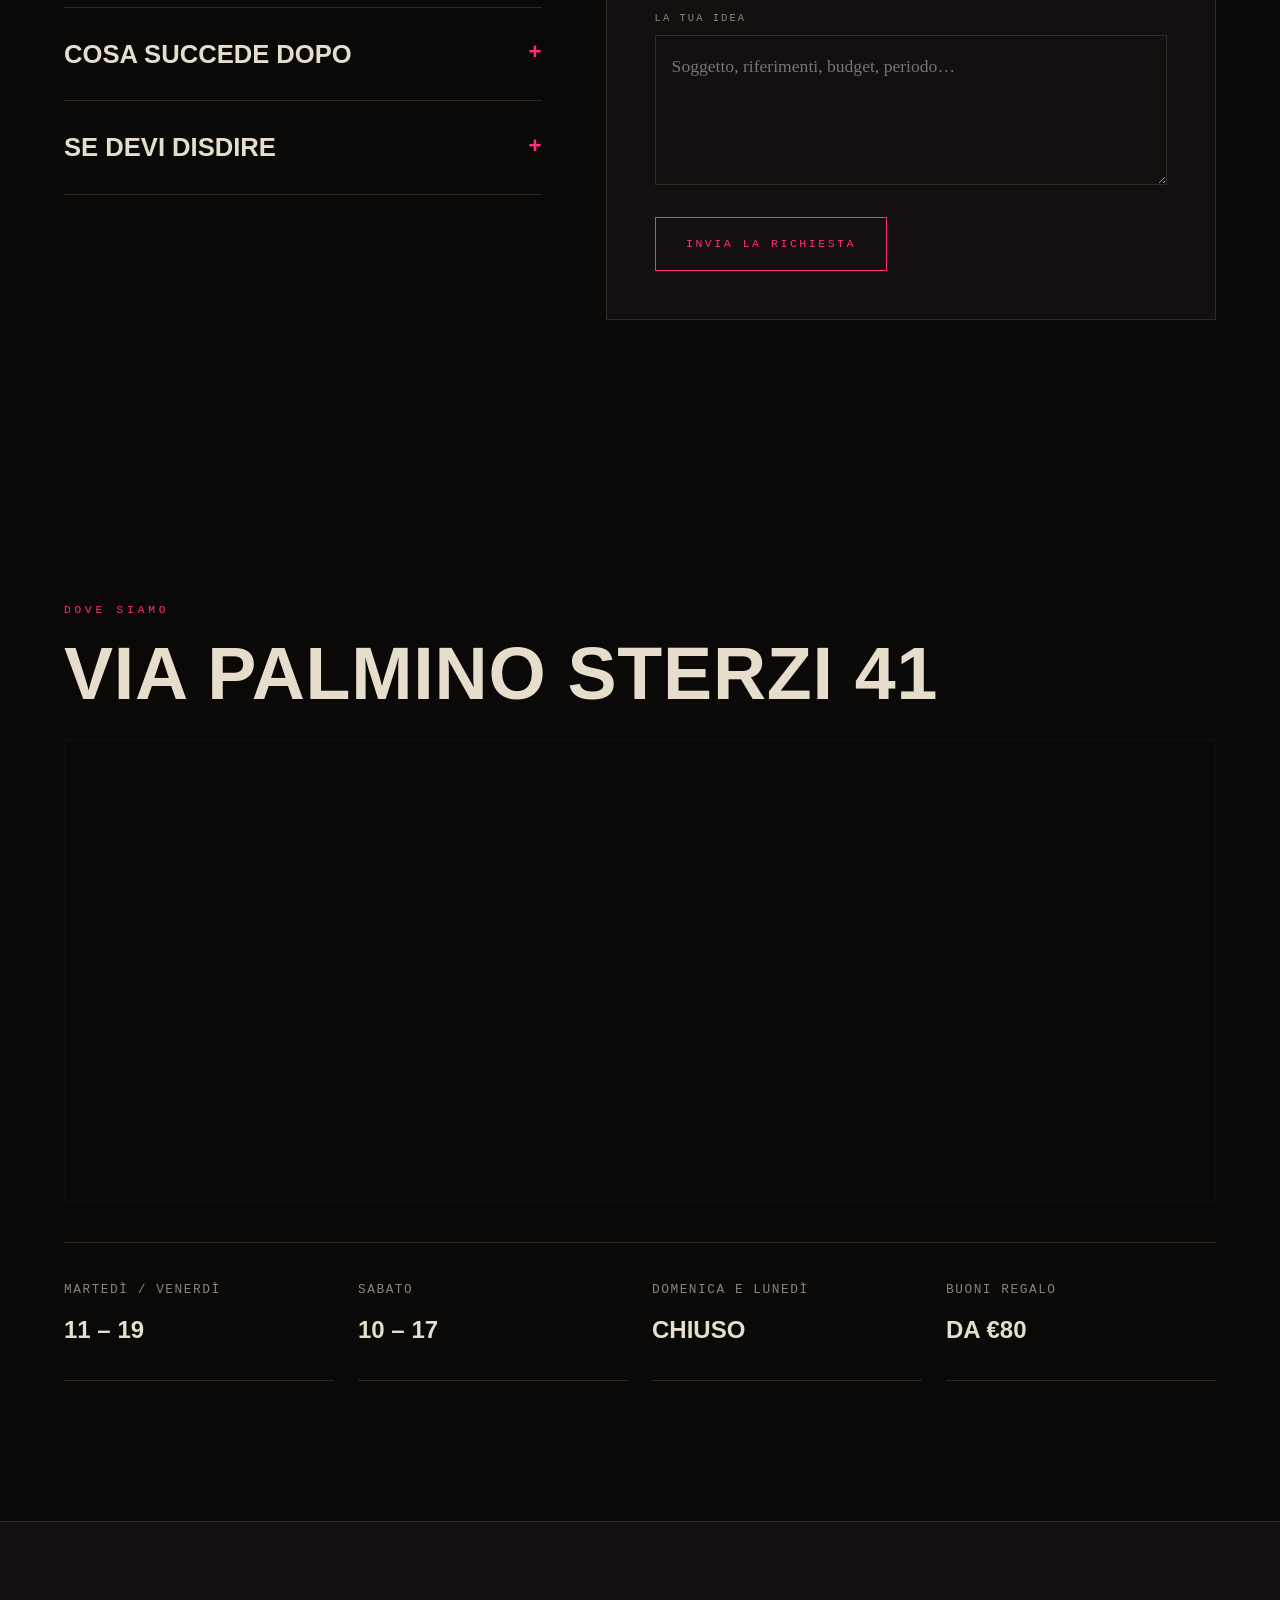
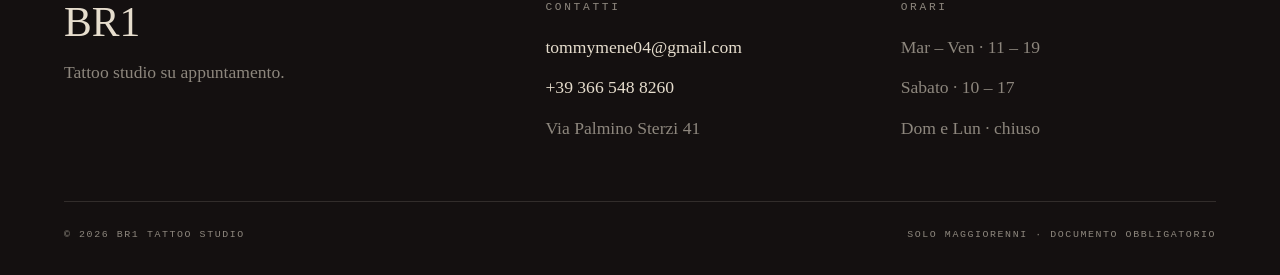
==== commit 0cc7edc5: "Add files via upload" ====
--- a/contatti.html
+++ b/contatti.html
@@ -12,8 +12,11 @@
 <meta property="og:site_name" content="BR1 Tattoo Studio">
 <meta property="og:title" content="Prenota — BR1 Tattoo Studio">
 <meta property="og:description" content="Prenota una consulenza da BR1 Tattoo Studio. tommymene04@gmail.com · +39 366 548 8260 · Via Palmino Sterzi 41.">
-<meta property="og:image" content="https://ESEMPIO.IT/og-preview.jpg">
-<meta property="og:url" content="https://ESEMPIO.IT/contatti.html">
+<meta property="og:image" content="og-preview.jpg">
+<meta property="og:image:width" content="1200">
+<meta property="og:image:height" content="630">
+<meta property="og:image:alt" content="BR1 Tattoo Studio">
+<meta name="twitter:image" content="og-preview.jpg">
 <meta name="twitter:card" content="summary_large_image">
 <link rel="preconnect" href="https://fonts.googleapis.com">
 <link rel="preconnect" href="https://fonts.gstatic.com" crossorigin>
@@ -40,7 +43,7 @@
 <main>
 
   <section class="hero hero--page">
-    <div class="hero__bg" style="background-image:url('img/insegna-neon.jpg')"></div>
+    <div class="hero__bg hero__bg--contatti"></div>
     <div class="hero__grain"></div>
     <div class="hero__inner">
       <span class="eyebrow">Scrivimi</span>
--- a/css/style.css
+++ b/css/style.css
@@ -476,3 +476,70 @@
   .strip>*:nth-child(odd){border-left:0}
   .strip>*:nth-child(n+3){border-top:var(--rule)}
 }
+
+
+/* ---------- 27. HERO: immagine dedicata per desktop e mobile ---------- */
+.hero__bg--home{background-image:url('../img/studio-interno.jpg')}
+.hero__bg--galleria{background-image:url('../img/macchinetta.jpg')}
+.hero__bg--stili{background-image:url('../img/giapponese-samurai.jpg')}
+.hero__bg--studio{background-image:url('../img/studio-interno.jpg')}
+.hero__bg--cura{background-image:url('../img/fineline-tartaruga.jpg')}
+.hero__bg--contatti{background-image:url('../img/insegna-neon.jpg')}
+@media(min-width:820px){
+  .hero__bg--home{background-image:url('../img/hero-home.jpg')}
+  .hero__bg--galleria{background-image:url('../img/hero-galleria.jpg')}
+  .hero__bg--stili{background-image:url('../img/hero-stili.jpg')}
+  .hero__bg--studio{background-image:url('../img/hero-studio.jpg')}
+  .hero__bg--cura{background-image:url('../img/hero-cura.jpg')}
+  .hero__bg--contatti{background-image:url('../img/hero-contatti.jpg')}
+  .hero--page{min-height:72svh}
+  .hero--page .hero__bg{filter:none;animation:none;transform:none;inset:0}
+}
+
+/* ---------- 28. MENU SEMPRE VISIBILE SU MOBILE ---------- */
+@media(max-width:860px){
+  .site-head{
+    background:rgba(11,9,8,.92);
+    backdrop-filter:blur(14px) saturate(1.1);
+    border-bottom-color:var(--bone-faint);
+    padding-block:.85rem;
+  }
+  .site-head.is-stuck{padding-block:.85rem}
+  .nav-toggle:checked~.nav{background:var(--ink)}
+}
+
+/* ---------- 29. GALLERIA SU MOBILE ---------- */
+/* le etichette restano visibili dove non c'è il passaggio del mouse */
+@media(hover:none){
+  .work__label{opacity:1;transform:none;padding:1rem}
+  .work__label strong{font-size:1rem}
+  .work img{filter:grayscale(.25) brightness(.95)}
+}
+
+@media(max-width:639px){
+  /* galleria completa: due colonne invece di una */
+  .works{columns:2;column-gap:.6rem}
+  .work{margin-bottom:.6rem}
+  .work__label{padding:.6rem}
+  .work__label strong{font-size:.85rem;line-height:1.05}
+  .work__label em{font-size:.5rem;letter-spacing:.12em}
+
+  /* home: fila orizzontale che si scorre con il dito */
+  .works--rail{
+    columns:auto;display:flex;gap:.7rem;
+    overflow-x:auto;overscroll-behavior-x:contain;
+    scroll-snap-type:x mandatory;-webkit-overflow-scrolling:touch;
+    padding:0 var(--pad) 1.2rem;margin-inline:calc(var(--pad) * -1);
+    scrollbar-width:none;
+  }
+  .works--rail::-webkit-scrollbar{display:none}
+  .works--rail .work{flex:0 0 68%;margin:0;scroll-snap-align:center}
+  .works--rail .work img{aspect-ratio:3/4;object-fit:cover}
+}
+.rail-hint{display:none}
+@media(max-width:639px){
+  .rail-hint{
+    display:block;font-family:var(--f-util);font-size:.6rem;letter-spacing:.24em;
+    text-transform:uppercase;color:var(--bone-dim);margin-top:.4rem;
+  }
+}
